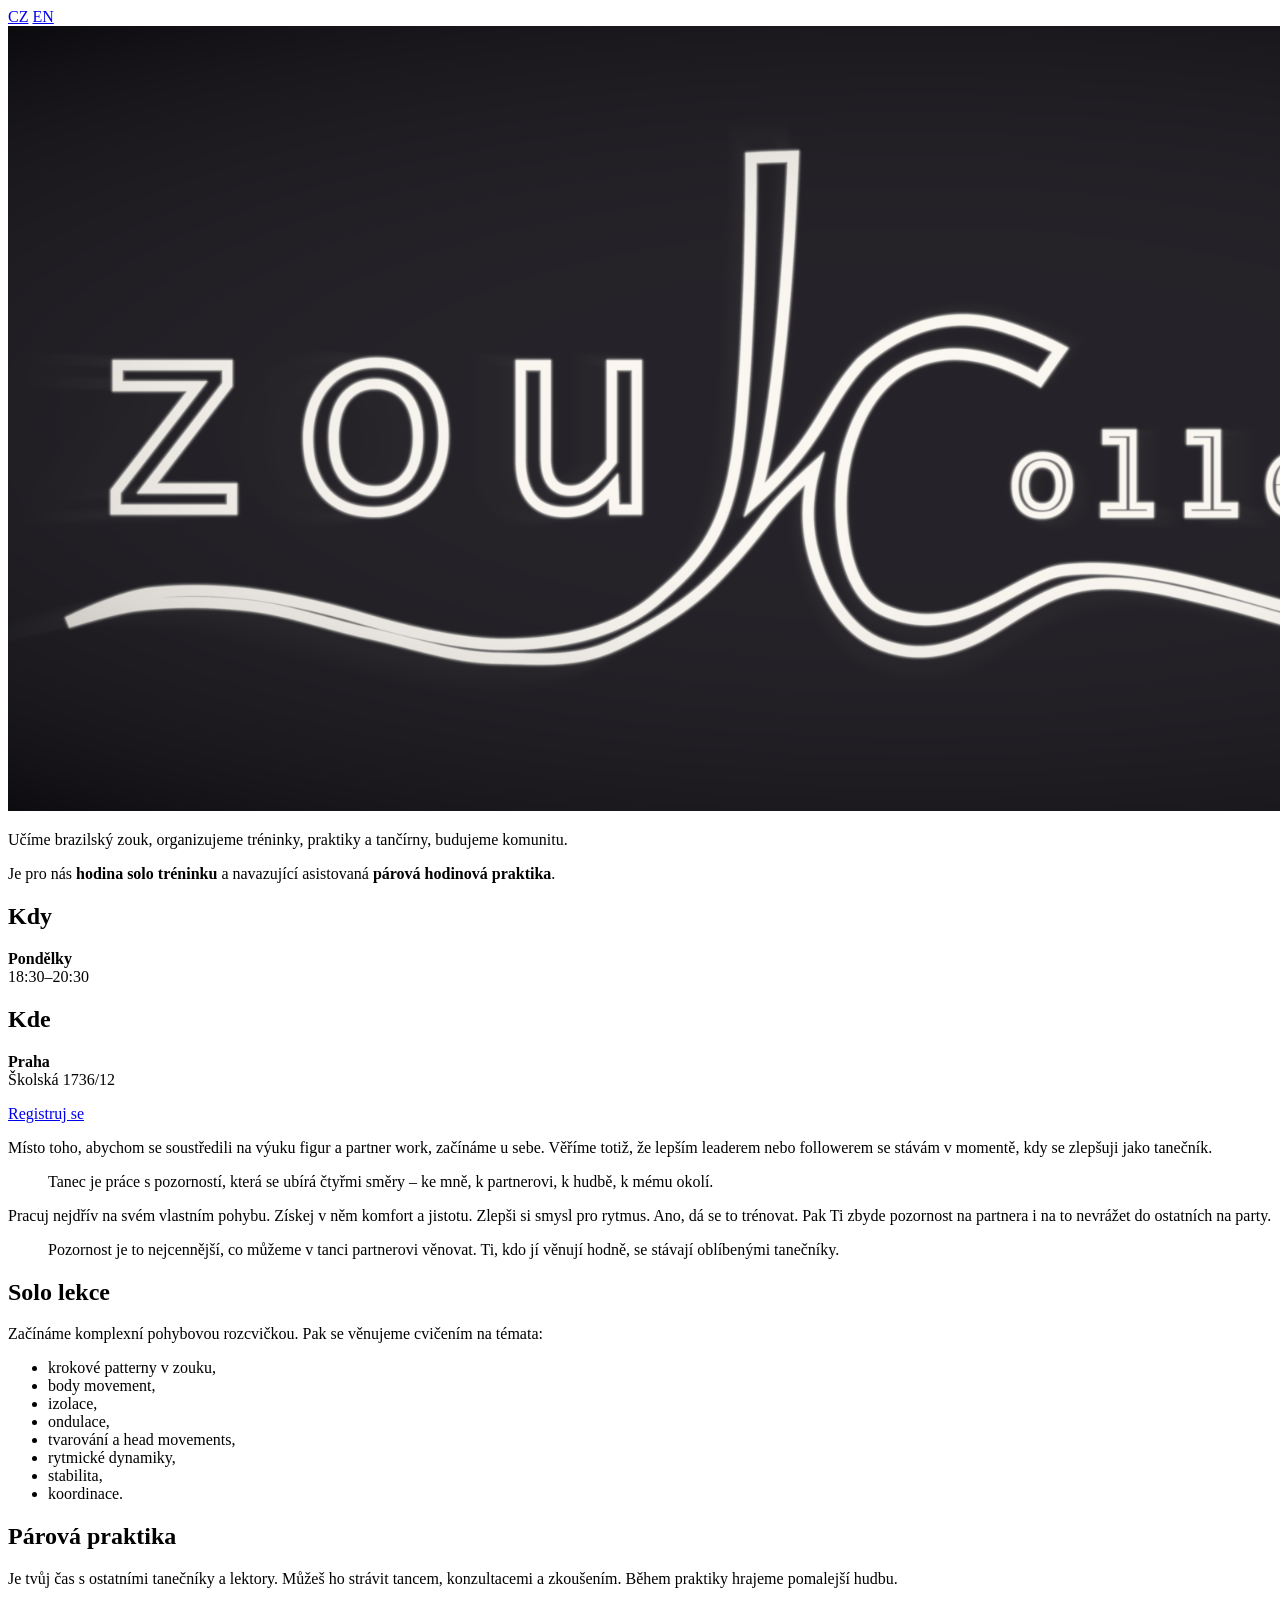
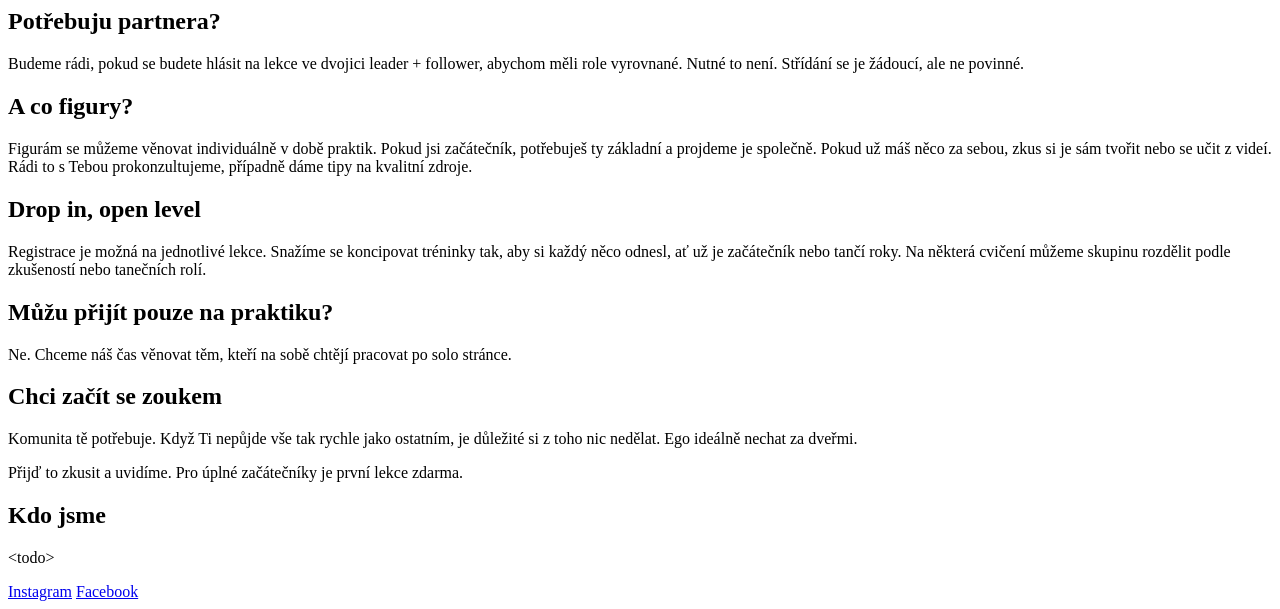
==== index.html @ 15c2008a "back to html2" ====
<!doctype html>
<html lang="cs">
<head>
	<meta charset="utf-8">
	<meta name="viewport" content="width=device-width, initial-scale=1">
	<meta name="description" content="Učíme brazilský zouk, organizujeme tréninky, praktiky a tančírny, budujeme komunitu.">

	<title>Zouk Session</title>

	<link rel="stylesheet" href="assets/css/styles.css">

	<link rel="alternate" hreflang="cs" href="/">
	<link rel="alternate" hreflang="en" href="/en/">
</head>

<body>
	<header class="topbar">
		<nav class="language-switch" aria-label="Přepnutí jazyka">
			<a href="./" class="active" aria-current="page">CZ</a>
			<a href="en/">EN</a>
		</nav>
	</header>

	<main class="page">
		<section class="hero">
			<img src="assets/images/image1.png" alt="Zouk Session">
		</section>

		<section class="lead">
			<p>
				Učíme brazilský zouk, organizujeme tréninky, praktiky a tančírny,
				budujeme komunitu.
			</p>
		</section>

		<section class="highlight-card">
			<p class="session-description">
				Je pro nás <strong>hodina solo tréninku</strong> a navazující asistovaná
				<strong>párová hodinová praktika</strong>.
			</p>

			<div class="schedule-grid">
				<div>
					<h2>Kdy</h2>
					<p><strong>Pondělky</strong><br>18:30–20:30</p>
				</div>

				<div>
					<h2>Kde</h2>
					<p><strong>Praha</strong><br>Školská 1736/12</p>
				</div>
			</div>

			<a class="button" href="REPLACE_WITH_REGISTRATION_URL">
				Registruj se
			</a>
		</section>

		<section class="content">
			<p>
				Místo toho, abychom se soustředili na výuku figur a partner work,
				začínáme u sebe. Věříme totiž, že lepším leaderem nebo followerem
				se stávám v momentě, kdy se zlepšuji jako tanečník.
			</p>

			<blockquote>
				Tanec je práce s pozorností, která se ubírá čtyřmi směry –
				ke mně, k partnerovi, k hudbě, k mému okolí.
			</blockquote>

			<p>
				Pracuj nejdřív na svém vlastním pohybu. Získej v něm komfort a jistotu.
				Zlepši si smysl pro rytmus. Ano, dá se to trénovat.
				Pak Ti zbyde pozornost na partnera i na to nevrážet do ostatních na party.
			</p>

			<blockquote>
				Pozornost je to nejcennější, co můžeme v tanci partnerovi věnovat.
				Ti, kdo jí věnují hodně, se stávají oblíbenými tanečníky.
			</blockquote>

			<h2>Solo lekce</h2>
			<p>
				Začínáme komplexní pohybovou rozcvičkou. Pak se věnujeme cvičením
				na témata:
			</p>
			<ul>
				<li>krokové patterny v zouku,</li>
				<li>body movement,</li>
				<li>izolace,</li>
				<li>ondulace,</li>
				<li>tvarování a head movements,</li>
				<li>rytmické dynamiky,</li>
				<li>stabilita,</li>
				<li>koordinace.</li>
			</ul>

			<h2>Párová praktika</h2>
			<p>
				Je tvůj čas s ostatními tanečníky a lektory. Můžeš ho strávit tancem,
				konzultacemi a zkoušením. Během praktiky hrajeme pomalejší hudbu.
			</p>

			<h2>Potřebuju partnera?</h2>
			<p>
				Budeme rádi, pokud se budete hlásit na lekce ve dvojici leader + follower,
				abychom měli role vyrovnané. Nutné to není. Střídání se je žádoucí,
				ale ne povinné.
			</p>

			<h2>A co figury?</h2>
			<p>
				Figurám se můžeme věnovat individuálně v době praktik. Pokud jsi začátečník,
				potřebuješ ty základní a projdeme je společně. Pokud už máš něco za sebou,
				zkus si je sám tvořit nebo se učit z videí. Rádi to s Tebou prokonzultujeme,
				případně dáme tipy na kvalitní zdroje.
			</p>

			<h2>Drop in, open level</h2>
			<p>
				Registrace je možná na jednotlivé lekce. Snažíme se koncipovat tréninky tak,
				aby si každý něco odnesl, ať už je začátečník nebo tančí roky.
				Na některá cvičení můžeme skupinu rozdělit podle zkušeností
				nebo tanečních rolí.
			</p>

			<h2>Můžu přijít pouze na praktiku?</h2>
			<p>
				Ne. Chceme náš čas věnovat těm, kteří na sobě chtějí pracovat
				po solo stránce.
			</p>

			<h2>Chci začít se zoukem</h2>
			<p>
				Komunita tě potřebuje. Když Ti nepůjde vše tak rychle jako ostatním,
				je důležité si z toho nic nedělat. Ego ideálně nechat za dveřmi.
			</p>
			<p>
				Přijď to zkusit a uvidíme. Pro úplné začátečníky je první lekce zdarma.
			</p>

			<h2>Kdo jsme</h2>
			<p>&lt;todo&gt;</p>
		</section>
	</main>

	<footer class="footer">
		<a href="REPLACE_WITH_INSTAGRAM_URL" target="_blank" rel="noopener noreferrer">Instagram</a>
		<a href="REPLACE_WITH_FACEBOOK_URL" target="_blank" rel="noopener noreferrer">Facebook</a>
	</footer>
</body>
</html>
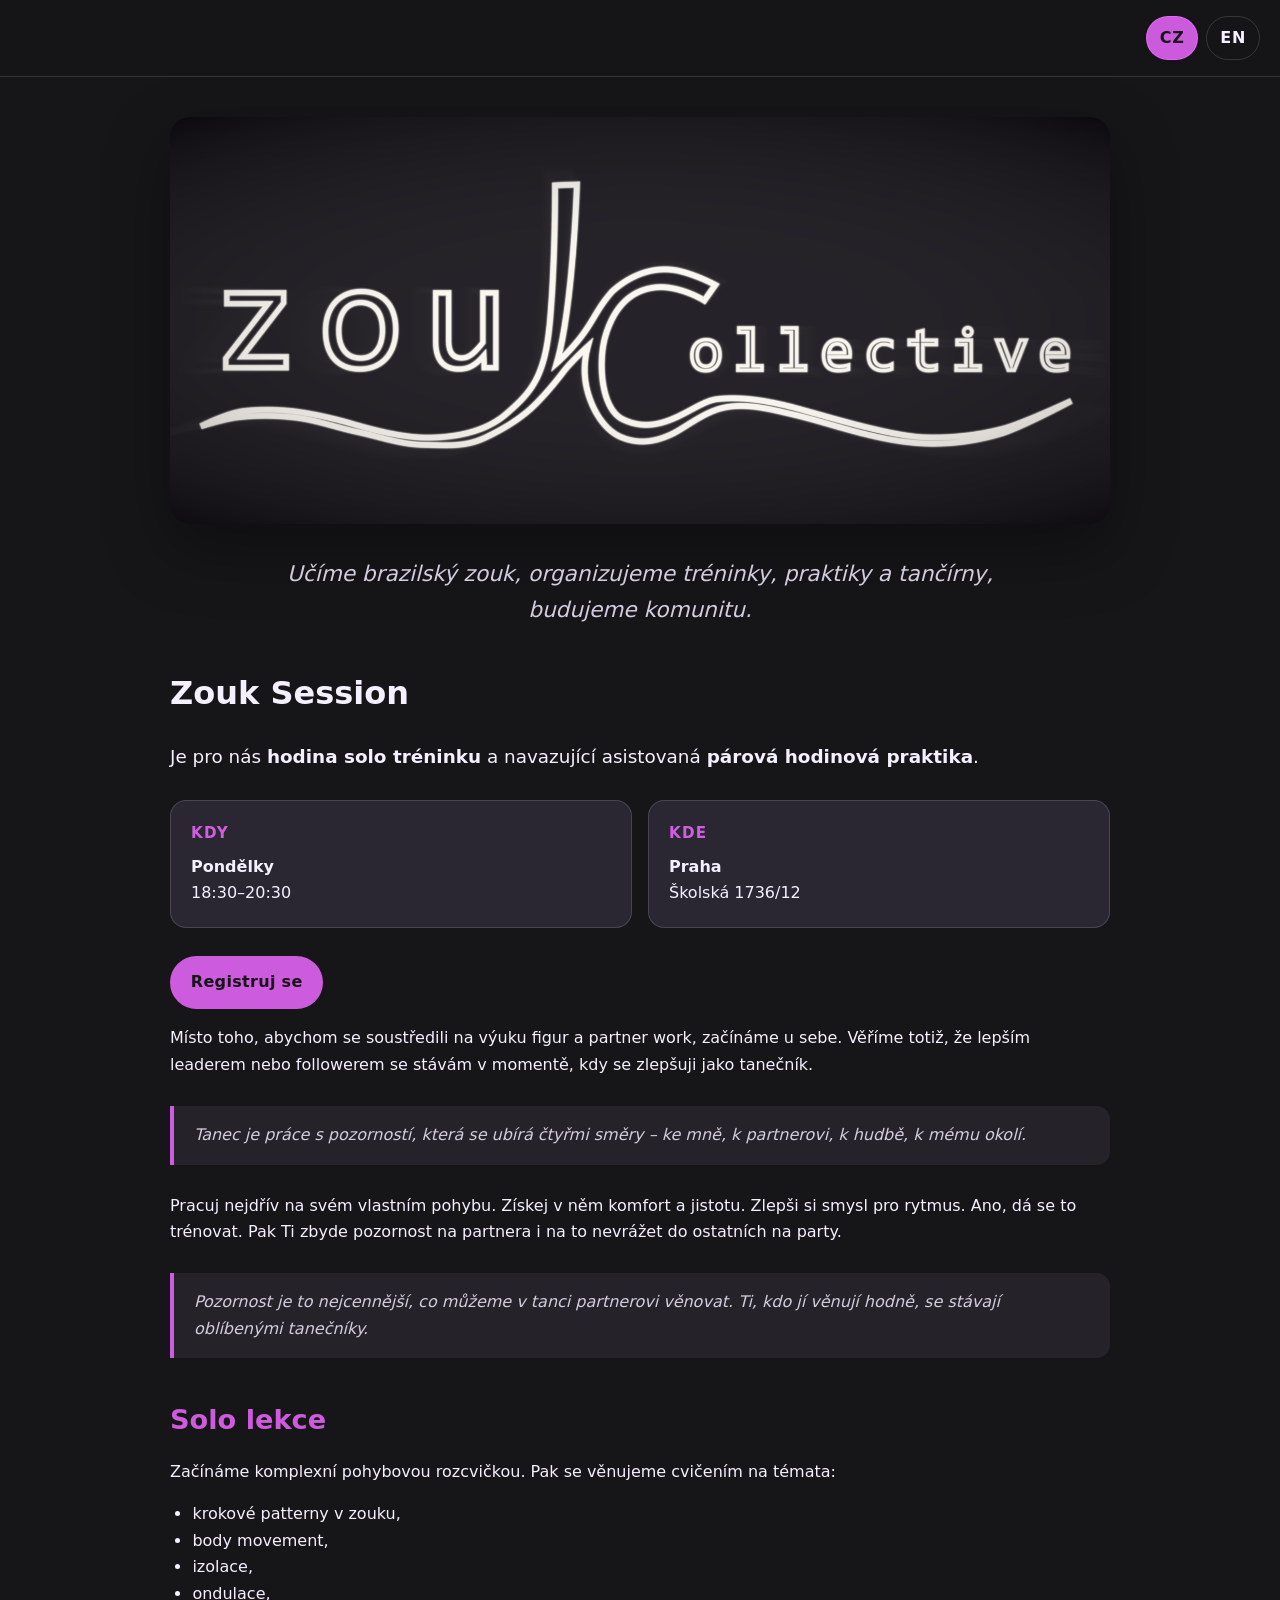
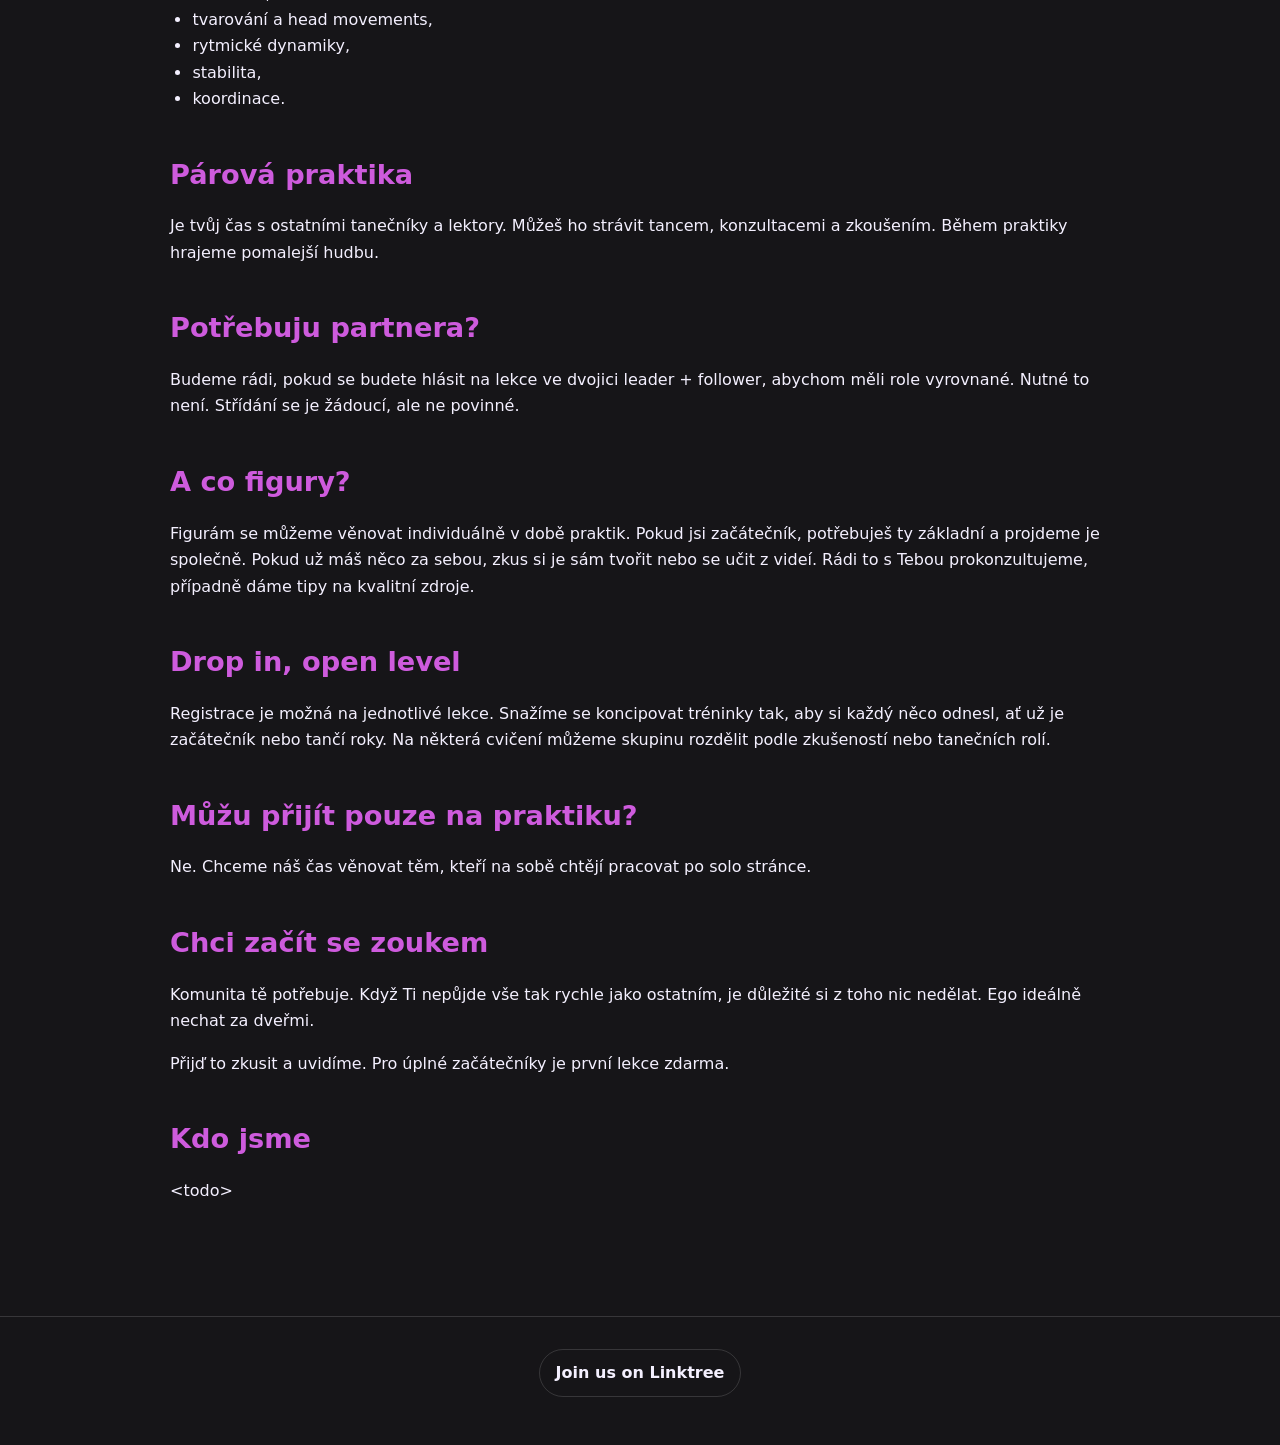
==== commit ff4a1d6d: "links fixed" ====
--- a/index.html
+++ b/index.html
@@ -33,28 +33,30 @@
 			</p>
 		</section>
 
-		<section class="highlight-card">
-			<p class="session-description">
-				Je pro nás <strong>hodina solo tréninku</strong> a navazující asistovaná
-				<strong>párová hodinová praktika</strong>.
-			</p>
+        <h1>Zouk Session</h1>
 
-			<div class="schedule-grid">
-				<div>
-					<h2>Kdy</h2>
-					<p><strong>Pondělky</strong><br>18:30–20:30</p>
-				</div>
+	
+        <p class="session-description">
+            Je pro nás <strong>hodina solo tréninku</strong> a navazující asistovaná
+            <strong>párová hodinová praktika</strong>.
+        </p>
 
-				<div>
-					<h2>Kde</h2>
-					<p><strong>Praha</strong><br>Školská 1736/12</p>
-				</div>
-			</div>
+        <div class="schedule-grid">
+            <div>
+                <h2>Kdy</h2>
+                <p><strong>Pondělky</strong><br>18:30–20:30</p>
+            </div>
 
-			<a class="button" href="REPLACE_WITH_REGISTRATION_URL">
-				Registruj se
-			</a>
-		</section>
+            <div>
+                <h2>Kde</h2>
+                <p><strong>Praha</strong><br>Školská 1736/12</p>
+            </div>
+        </div>
+
+        <a class="button" href="https://docs.google.com/forms/d/e/1FAIpQLSdn4TnxQ9Af7Y2xySt3haJ9IAK4u1mdFsF4vnL-SK8KLzkcBw/viewform">
+            Registruj se
+        </a>
+
 
 		<section class="content">
 			<p>
@@ -145,8 +147,7 @@
 	</main>
 
 	<footer class="footer">
-		<a href="REPLACE_WITH_INSTAGRAM_URL" target="_blank" rel="noopener noreferrer">Instagram</a>
-		<a href="REPLACE_WITH_FACEBOOK_URL" target="_blank" rel="noopener noreferrer">Facebook</a>
+		<a href="https://linktr.ee/zoukollective" target="_blank" rel="noopener noreferrer">Join us on Linktree</a>
 	</footer>
 </body>
 </html>
--- a/assets/css/styles.css
+++ b/assets/css/styles.css
@@ -0,0 +1,235 @@
+:root {
+	--bg: #161518;
+	--surface: #211f27;
+	--surface-2: #2a2732;
+	--text: #f4f0ff;
+	--muted: #d3ccdf;
+	--accent: #ed67ffda;
+	--accent-strong: #b89cff;
+	--border: rgba(255, 255, 255, 0.14);
+	--max-width: 980px;
+}
+
+* {
+	box-sizing: border-box;
+}
+
+html {
+	scroll-behavior: smooth;
+}
+
+body {
+	margin: 0;
+	background: var(--bg);
+	color: var(--text);
+	font-family: system-ui, -apple-system, BlinkMacSystemFont, "Segoe UI", sans-serif;
+	line-height: 1.65;
+}
+
+a {
+	color: inherit;
+}
+
+.topbar {
+	position: sticky;
+	top: 0;
+	z-index: 20;
+	display: flex;
+	justify-content: flex-end;
+	align-items: center;
+	padding: 1rem 1.25rem;
+	background: rgba(22, 21, 24, 0.92);
+	backdrop-filter: blur(10px);
+	border-bottom: 1px solid var(--border);
+}
+
+.language-switch {
+	display: flex;
+	gap: 0.5rem;
+}
+
+.language-switch a {
+	display: inline-flex;
+	align-items: center;
+	justify-content: center;
+	min-width: 3rem;
+	padding: 0.5rem 0.8rem;
+	border: 1px solid var(--border);
+	border-radius: 999px;
+	text-decoration: none;
+	font-weight: 700;
+	letter-spacing: 0.05em;
+	transition: transform 0.15s ease, border-color 0.15s ease, background 0.15s ease;
+}
+
+.language-switch a:hover,
+.language-switch a:focus-visible {
+	transform: translateY(-1px);
+	border-color: var(--accent);
+	background: rgba(209, 194, 255, 0.08);
+}
+
+.language-switch a.active {
+	background: var(--accent);
+	color: #161518;
+	border-color: var(--accent);
+}
+
+.page {
+	width: min(100%, var(--max-width));
+	margin: 0 auto;
+	padding: 1.5rem 1.25rem 4rem;
+}
+
+.hero {
+	margin-top: 1rem;
+}
+
+.hero img {
+	display: block;
+	width: 100%;
+	height: auto;
+	border-radius: 1.25rem;
+	box-shadow: 0 1.5rem 4rem rgba(0, 0, 0, 0.35);
+}
+
+.lead {
+	max-width: 820px;
+	margin: 2rem auto 2.5rem;
+	text-align: center;
+}
+
+.lead p {
+	margin: 0;
+	color: var(--muted);
+	font-size: clamp(1.1rem, 2vw, 1.35rem);
+	font-style: italic;
+}
+
+.highlight-card {
+	padding: clamp(1.25rem, 3vw, 2rem);
+	margin-bottom: 3rem;
+	background: var(--surface);
+	border: 1px solid var(--border);
+	border-radius: 1.25rem;
+}
+
+.session-description {
+	margin-top: 0;
+	margin-bottom: 1.75rem;
+	font-size: 1.15rem;
+}
+
+.schedule-grid {
+	display: grid;
+	grid-template-columns: repeat(2, minmax(0, 1fr));
+	gap: 1rem;
+	margin-bottom: 1.75rem;
+}
+
+.schedule-grid > div {
+	padding: 1.25rem;
+	background: var(--surface-2);
+	border: 1px solid var(--border);
+	border-radius: 1rem;
+}
+
+.schedule-grid h2 {
+	margin: 0 0 0.5rem;
+	font-size: 0.95rem;
+	text-transform: uppercase;
+	letter-spacing: 0.08em;
+	color: var(--accent);
+}
+
+.schedule-grid p {
+	margin: 0;
+}
+
+.button {
+	display: inline-block;
+	padding: 0.85rem 1.3rem;
+	background: var(--accent);
+	color: #161518;
+	border-radius: 999px;
+	text-decoration: none;
+	font-weight: 800;
+	letter-spacing: 0.02em;
+	transition: transform 0.15s ease, background 0.15s ease;
+}
+
+.button:hover,
+.button:focus-visible {
+	background: var(--accent-strong);
+	transform: translateY(-1px);
+}
+
+.content {
+	padding-bottom: 2rem;
+}
+
+.content h2 {
+	margin-top: 2.5rem;
+	margin-bottom: 0.75rem;
+	font-size: clamp(1.35rem, 2.5vw, 1.7rem);
+	color: var(--accent);
+}
+
+.content p,
+.content li {
+	color: var(--text);
+}
+
+.content ul {
+	padding-left: 1.4rem;
+}
+
+blockquote {
+	margin: 1.75rem 0;
+	padding: 1rem 1.25rem;
+	border-left: 4px solid var(--accent);
+	background: rgba(209, 194, 255, 0.08);
+	border-radius: 0 0.85rem 0.85rem 0;
+	color: var(--muted);
+	font-style: italic;
+}
+
+.footer {
+	display: flex;
+	justify-content: center;
+	gap: 1rem;
+	padding: 2rem 1.25rem 3rem;
+	border-top: 1px solid var(--border);
+}
+
+.footer a {
+	text-decoration: none;
+	padding: 0.6rem 1rem;
+	border: 1px solid var(--border);
+	border-radius: 999px;
+	font-weight: 700;
+}
+
+.footer a:hover,
+.footer a:focus-visible {
+	border-color: var(--accent);
+	background: rgba(209, 194, 255, 0.08);
+}
+
+@media (max-width: 700px) {
+	.topbar {
+		padding: 0.85rem 1rem;
+	}
+
+	.page {
+		padding: 1rem 1rem 3rem;
+	}
+
+	.schedule-grid {
+		grid-template-columns: 1fr;
+	}
+
+	.hero img {
+		border-radius: 0.9rem;
+	}
+}
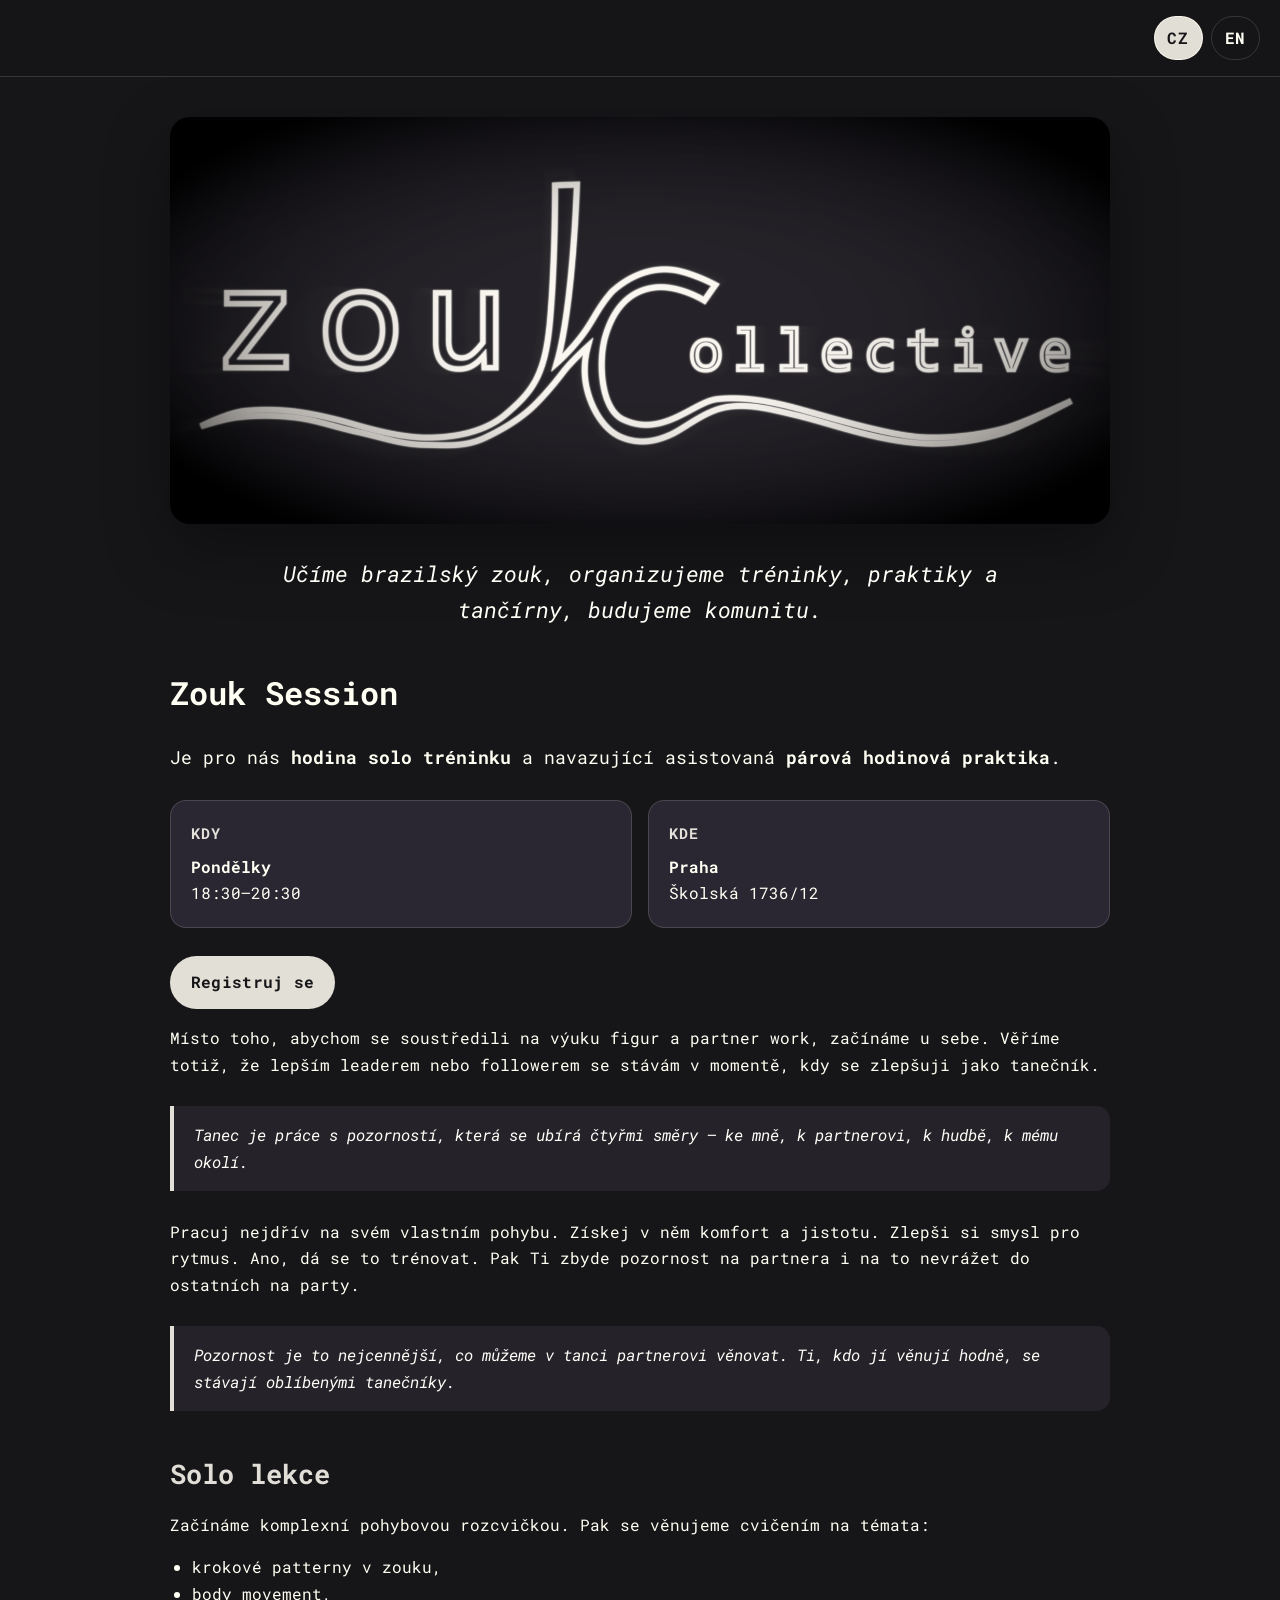
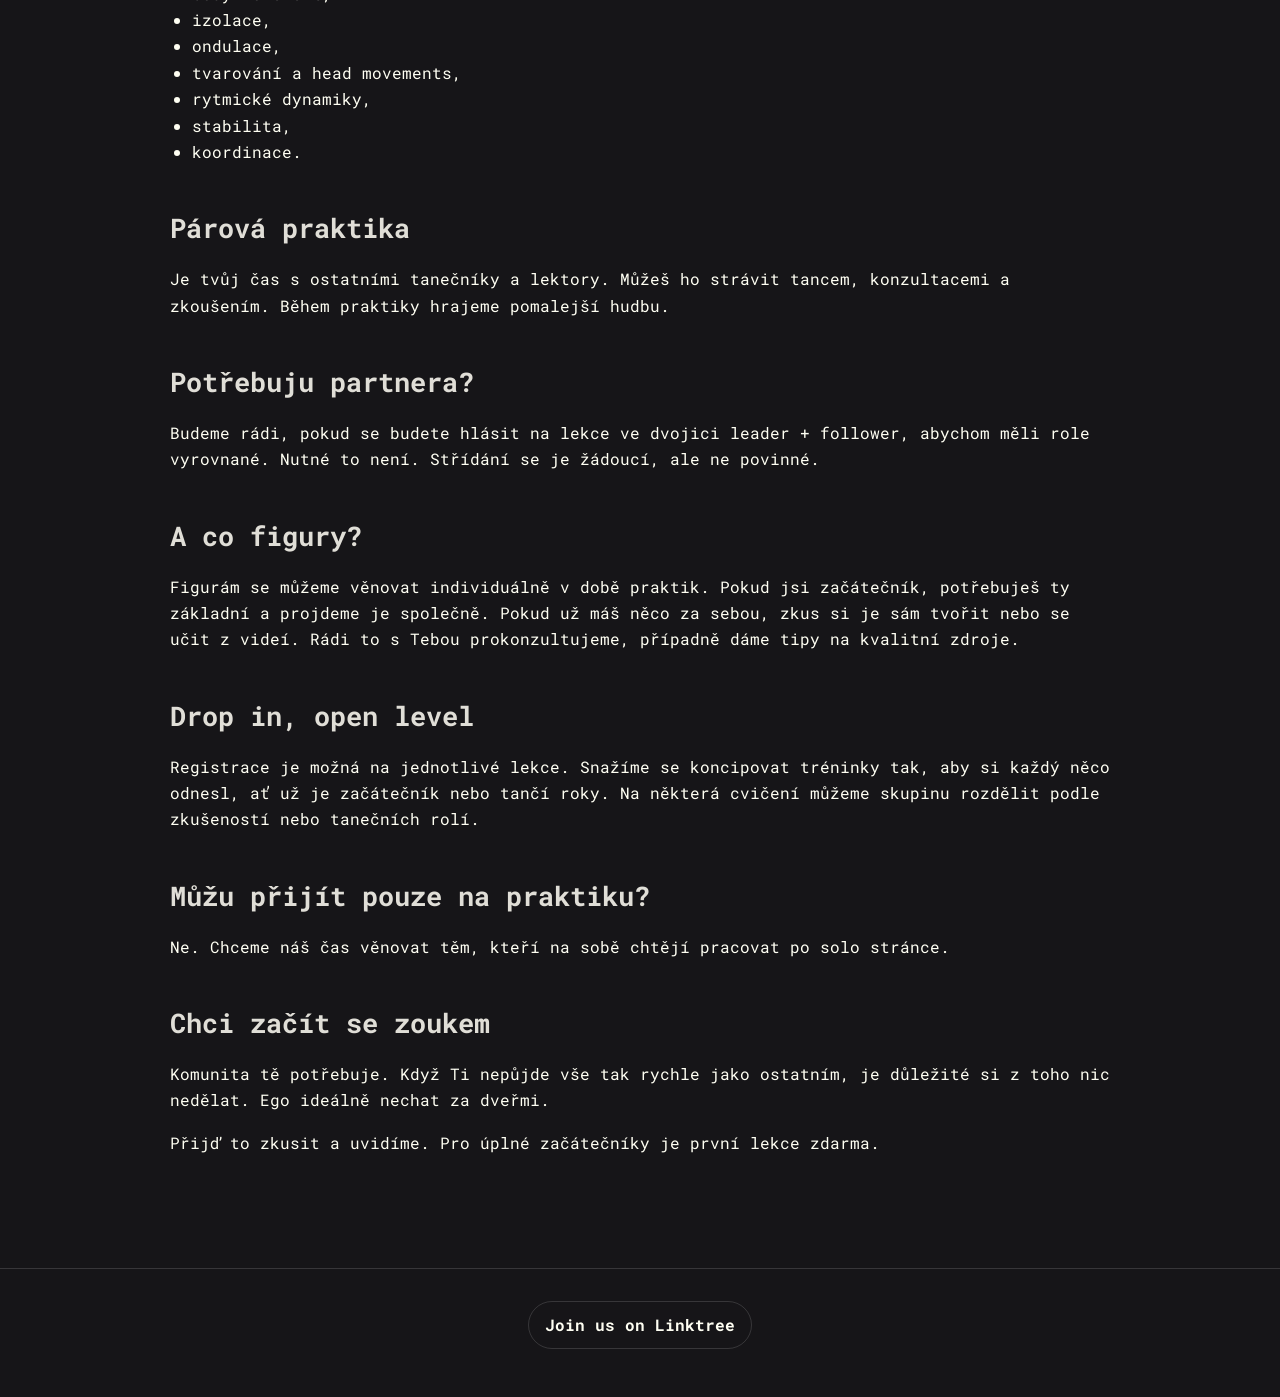
==== commit 48117954: "colors etc" ====
--- a/index.html
+++ b/index.html
@@ -5,7 +5,11 @@
 	<meta name="viewport" content="width=device-width, initial-scale=1">
 	<meta name="description" content="Učíme brazilský zouk, organizujeme tréninky, praktiky a tančírny, budujeme komunitu.">
 
-	<title>Zouk Session</title>
+	<title>Zouk Collective</title>
+    <link rel="preconnect" href="https://fonts.googleapis.com">
+    <link rel="preconnect" href="https://fonts.gstatic.com" crossorigin>
+    <link href="https://fonts.googleapis.com/css2?family=Roboto+Mono:wght@400;500;700;800&display=swap" rel="stylesheet">
+    <link rel="stylesheet" href="assets/css/styles.css">
 
 	<link rel="stylesheet" href="assets/css/styles.css">
 
@@ -141,8 +145,7 @@
 				Přijď to zkusit a uvidíme. Pro úplné začátečníky je první lekce zdarma.
 			</p>
 
-			<h2>Kdo jsme</h2>
-			<p>&lt;todo&gt;</p>
+
 		</section>
 	</main>
 
--- a/assets/css/styles.css
+++ b/assets/css/styles.css
@@ -2,10 +2,10 @@
 	--bg: #161518;
 	--surface: #211f27;
 	--surface-2: #2a2732;
-	--text: #f4f0ff;
-	--muted: #d3ccdf;
-	--accent: #ed67ffda;
-	--accent-strong: #b89cff;
+	--text: #fffff3;
+	--muted: #fffff8;
+	--accent: lab(98.94% -0.71 5.12 / 0.875);
+	--accent-strong: #fffad8;
 	--border: rgba(255, 255, 255, 0.14);
 	--max-width: 980px;
 }
@@ -22,7 +22,7 @@
 	margin: 0;
 	background: var(--bg);
 	color: var(--text);
-	font-family: system-ui, -apple-system, BlinkMacSystemFont, "Segoe UI", sans-serif;
+	font-family: "Roboto Mono", monospace;
 	line-height: 1.65;
 }
 
--- a/assets/css/styles.css
+++ b/assets/css/styles.css
@@ -2,10 +2,10 @@
 	--bg: #161518;
 	--surface: #211f27;
 	--surface-2: #2a2732;
-	--text: #f4f0ff;
-	--muted: #d3ccdf;
-	--accent: #ed67ffda;
-	--accent-strong: #b89cff;
+	--text: #fffff3;
+	--muted: #fffff8;
+	--accent: lab(98.94% -0.71 5.12 / 0.875);
+	--accent-strong: #fffad8;
 	--border: rgba(255, 255, 255, 0.14);
 	--max-width: 980px;
 }
@@ -22,7 +22,7 @@
 	margin: 0;
 	background: var(--bg);
 	color: var(--text);
-	font-family: system-ui, -apple-system, BlinkMacSystemFont, "Segoe UI", sans-serif;
+	font-family: "Roboto Mono", monospace;
 	line-height: 1.65;
 }
 
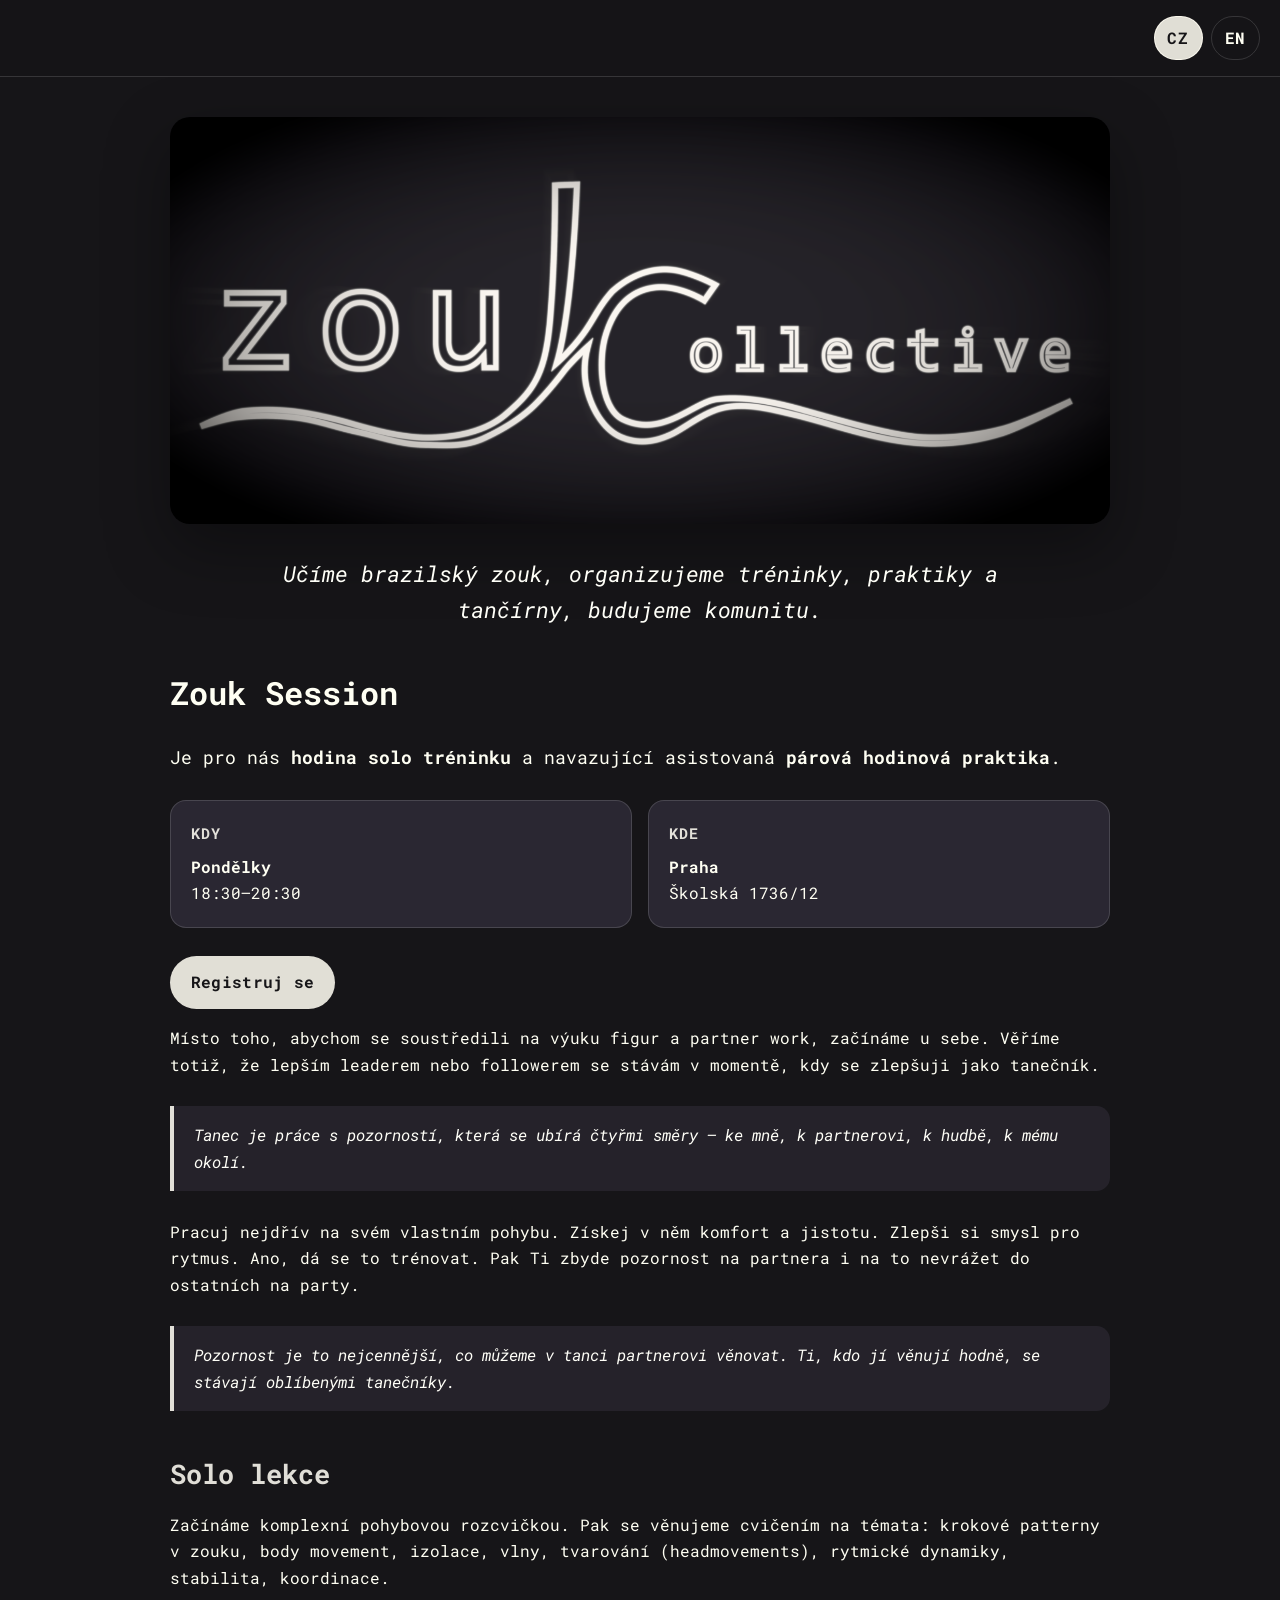
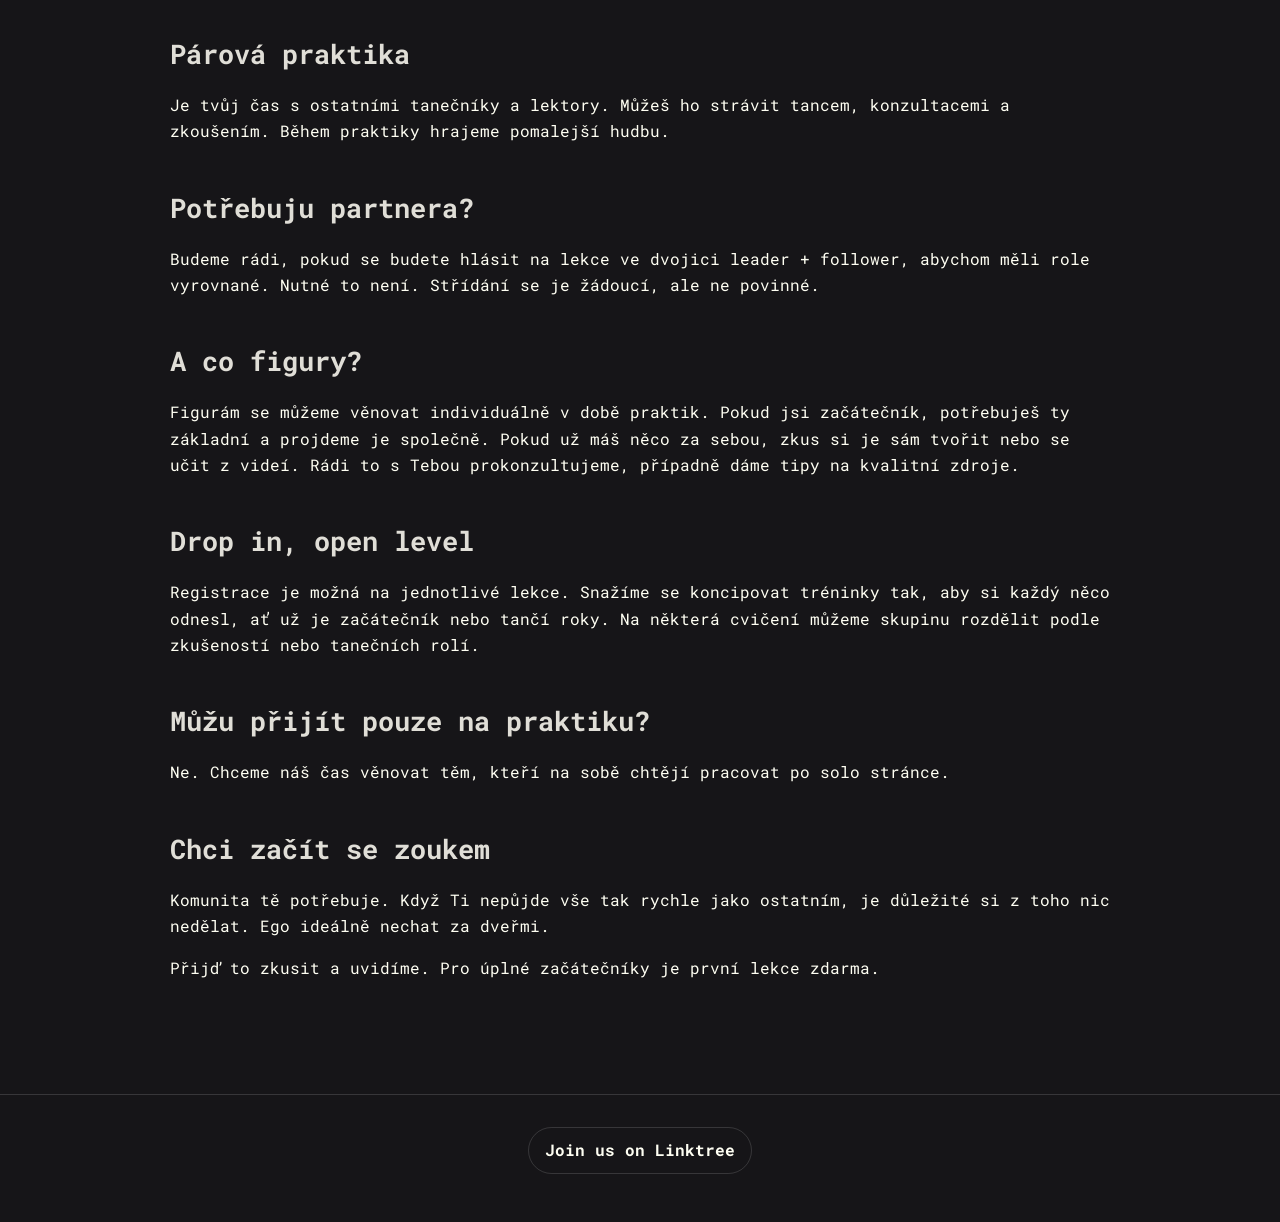
==== commit b118341e: "text" ====
--- a/index.html
+++ b/index.html
@@ -88,18 +88,10 @@
 			<h2>Solo lekce</h2>
 			<p>
 				Začínáme komplexní pohybovou rozcvičkou. Pak se věnujeme cvičením
-				na témata:
+				na témata: krokové patterny v zouku, body movement, izolace, vlny, tvarování (headmovements),
+                rytmické dynamiky, stabilita, koordinace.
 			</p>
-			<ul>
-				<li>krokové patterny v zouku,</li>
-				<li>body movement,</li>
-				<li>izolace,</li>
-				<li>ondulace,</li>
-				<li>tvarování a head movements,</li>
-				<li>rytmické dynamiky,</li>
-				<li>stabilita,</li>
-				<li>koordinace.</li>
-			</ul>
+
 
 			<h2>Párová praktika</h2>
 			<p>
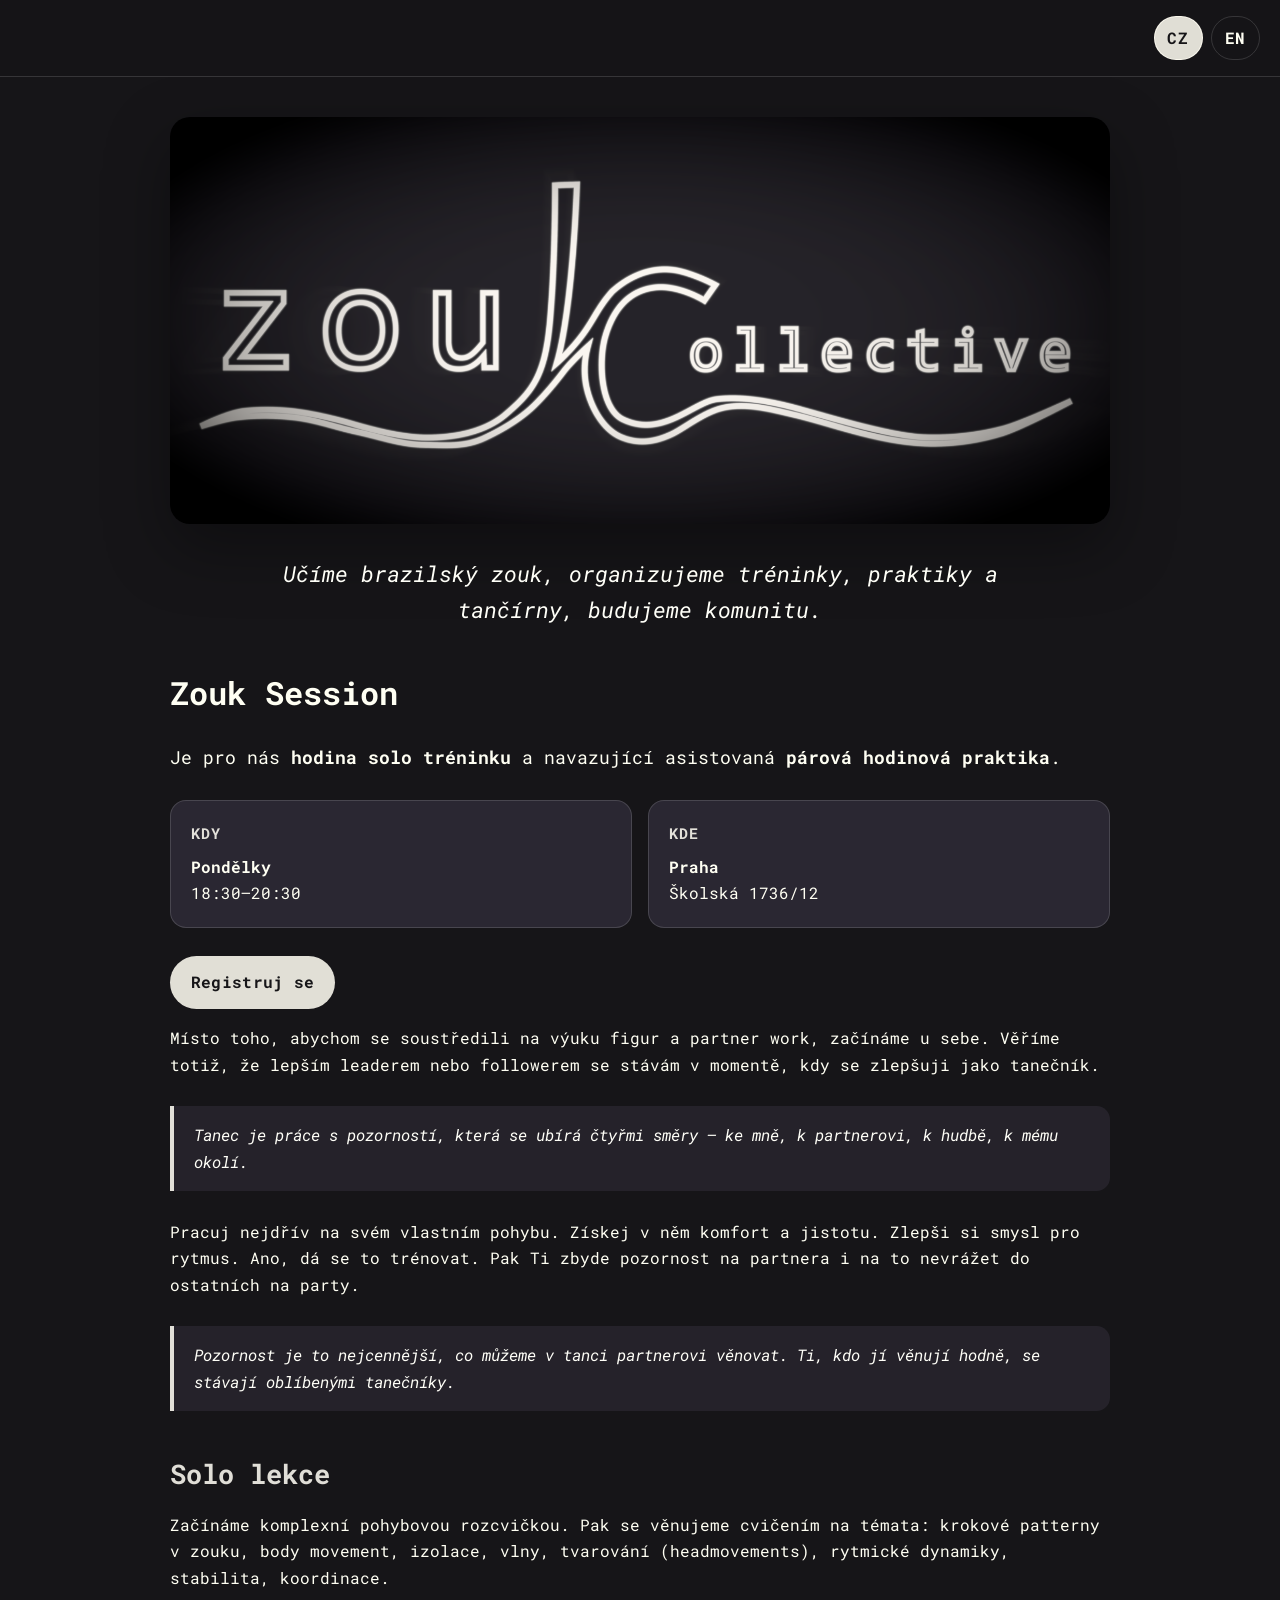
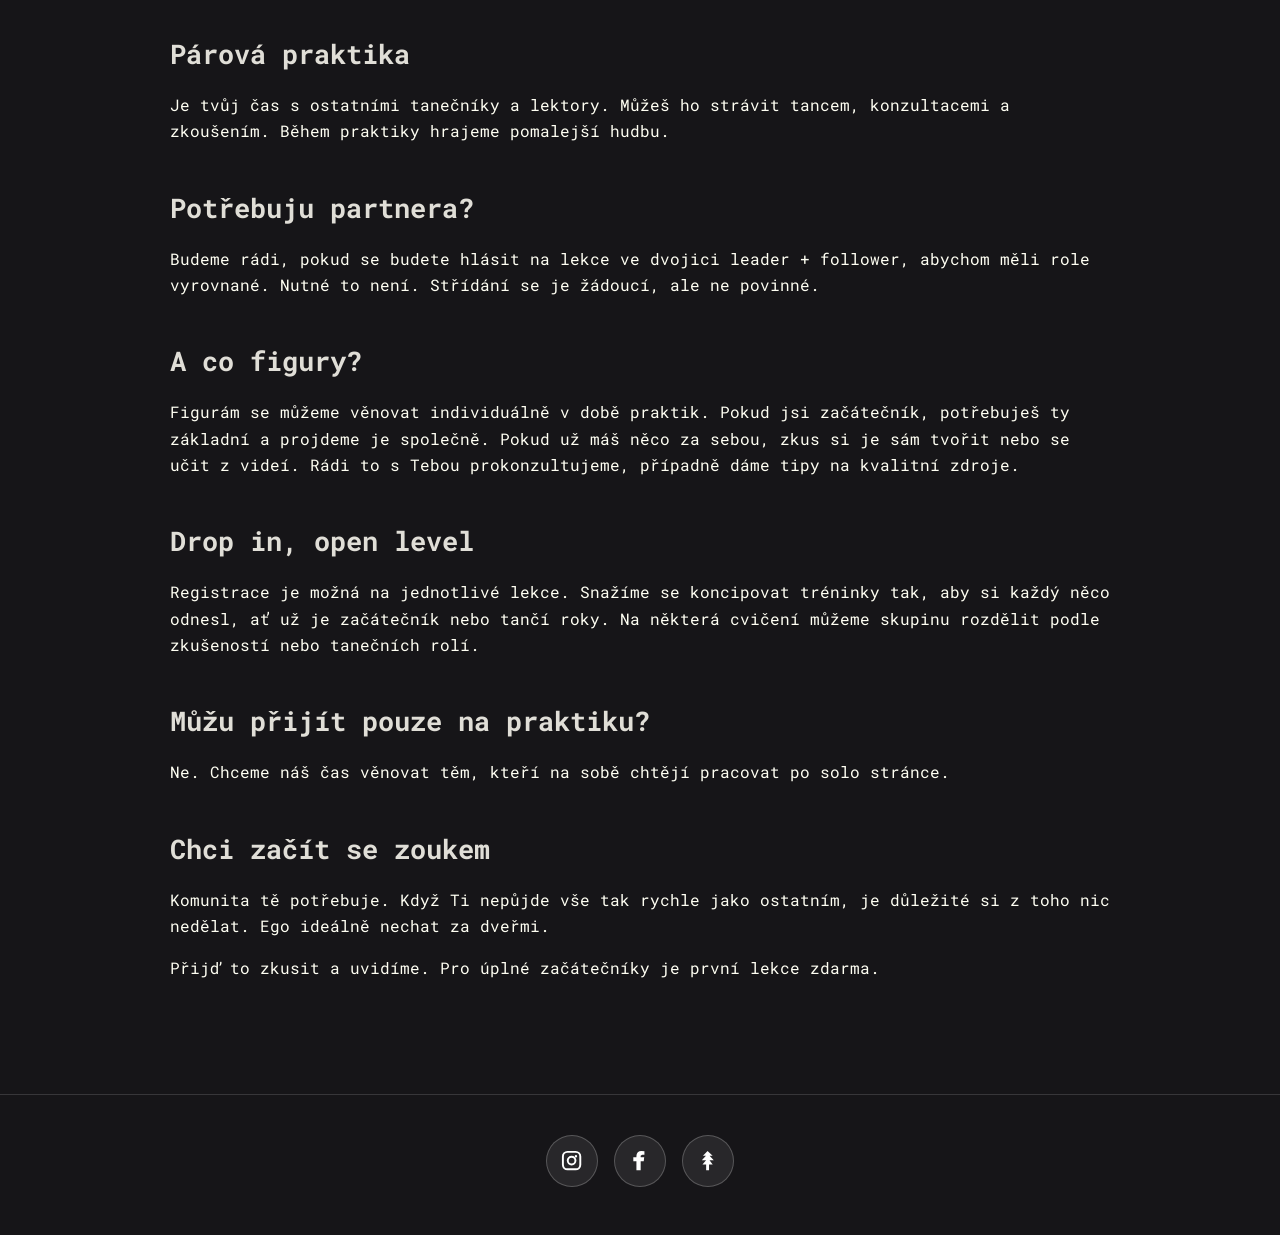
==== commit 85daa2c3: "links" ====
--- a/index.html
+++ b/index.html
@@ -141,8 +141,27 @@
 		</section>
 	</main>
 
-	<footer class="footer">
-		<a href="https://linktr.ee/zoukollective" target="_blank" rel="noopener noreferrer">Join us on Linktree</a>
-	</footer>
+<footer class="footer">
+	<a href="https://www.instagram.com/zoukollective_prague" target="_blank" rel="noopener noreferrer" aria-label="Instagram">
+		<svg viewBox="0 0 24 24" aria-hidden="true">
+			<path d="M7.75 2h8.5A5.76 5.76 0 0 1 22 7.75v8.5A5.76 5.76 0 0 1 16.25 22h-8.5A5.76 5.76 0 0 1 2 16.25v-8.5A5.76 5.76 0 0 1 7.75 2Zm0 2A3.75 3.75 0 0 0 4 7.75v8.5A3.75 3.75 0 0 0 7.75 20h8.5A3.75 3.75 0 0 0 20 16.25v-8.5A3.75 3.75 0 0 0 16.25 4h-8.5Zm8.75 2.25a1.25 1.25 0 1 1 0 2.5 1.25 1.25 0 0 1 0-2.5ZM12 7a5 5 0 1 1 0 10 5 5 0 0 1 0-10Zm0 2a3 3 0 1 0 0 6 3 3 0 0 0 0-6Z"/>
+		</svg>
+		<span>Instagram</span>
+	</a>
+
+	<a href="https://www.facebook.com/people/ZOUKollective/61590407280325/" target="_blank" rel="noopener noreferrer" aria-label="Facebook">
+		<svg viewBox="0 0 24 24" aria-hidden="true">
+			<path d="M14 8.5V6.75c0-.5.38-.75.86-.75H17V2.2A26.18 26.18 0 0 0 13.9 2C10.82 2 8.72 3.88 8.72 7.32V8.5H5.5v4.25h3.22V22h4.38v-9.25h3.18l.5-4.25H13.1V7.75c0-.75.2-1.25.9-1.25Z"/>
+		</svg>
+		<span>Facebook</span>
+	</a>
+
+	<a href="https://linktr.ee/zoukollective" target="_blank" rel="noopener noreferrer" aria-label="Linktree">
+		<svg viewBox="0 0 24 24" aria-hidden="true">
+			<path d="M12 2 7.2 7.1h3.15L6 11.7h4.4L6.7 16h3.8v6h3v-6h3.8L14 11.7h4.4l-4.35-4.6h3.15L12 2Z"/>
+		</svg>
+		<span>Linktree</span>
+	</a>
+</footer>
 </body>
 </html>
--- a/assets/css/styles.css
+++ b/assets/css/styles.css
@@ -197,23 +197,59 @@
 .footer {
 	display: flex;
 	justify-content: center;
+	align-items: center;
 	gap: 1rem;
-	padding: 2rem 1.25rem 3rem;
+	padding: 2.5rem 1.25rem 3rem;
 	border-top: 1px solid var(--border);
+	flex-wrap: wrap;
 }
 
 .footer a {
+	width: 3.25rem;
+	height: 3.25rem;
+	display: inline-flex;
+	align-items: center;
+	justify-content: center;
+
+	color: #ffffff;
+	background: rgba(255, 255, 255, 0.08);
+	border: 1px solid rgba(255, 255, 255, 0.22);
+	border-radius: 50%;
+
 	text-decoration: none;
-	padding: 0.6rem 1rem;
-	border: 1px solid var(--border);
-	border-radius: 999px;
-	font-weight: 700;
+	transition:
+		transform 0.15s ease,
+		background 0.15s ease,
+		border-color 0.15s ease,
+		color 0.15s ease;
 }
 
 .footer a:hover,
 .footer a:focus-visible {
+	color: #161518;
+	background: var(--accent);
 	border-color: var(--accent);
-	background: rgba(209, 194, 255, 0.08);
+	transform: translateY(-2px);
+}
+
+.footer svg {
+	width: 1.45rem;
+	height: 1.45rem;
+	fill: currentColor;
+	display: block;
+}
+
+/* Hide visible text but keep it for screen readers */
+.footer span {
+	position: absolute;
+	width: 1px;
+	height: 1px;
+	padding: 0;
+	margin: -1px;
+	overflow: hidden;
+	clip: rect(0, 0, 0, 0);
+	white-space: nowrap;
+	border: 0;
 }
 
 @media (max-width: 700px) {
--- a/assets/css/styles.css
+++ b/assets/css/styles.css
@@ -197,23 +197,59 @@
 .footer {
 	display: flex;
 	justify-content: center;
+	align-items: center;
 	gap: 1rem;
-	padding: 2rem 1.25rem 3rem;
+	padding: 2.5rem 1.25rem 3rem;
 	border-top: 1px solid var(--border);
+	flex-wrap: wrap;
 }
 
 .footer a {
+	width: 3.25rem;
+	height: 3.25rem;
+	display: inline-flex;
+	align-items: center;
+	justify-content: center;
+
+	color: #ffffff;
+	background: rgba(255, 255, 255, 0.08);
+	border: 1px solid rgba(255, 255, 255, 0.22);
+	border-radius: 50%;
+
 	text-decoration: none;
-	padding: 0.6rem 1rem;
-	border: 1px solid var(--border);
-	border-radius: 999px;
-	font-weight: 700;
+	transition:
+		transform 0.15s ease,
+		background 0.15s ease,
+		border-color 0.15s ease,
+		color 0.15s ease;
 }
 
 .footer a:hover,
 .footer a:focus-visible {
+	color: #161518;
+	background: var(--accent);
 	border-color: var(--accent);
-	background: rgba(209, 194, 255, 0.08);
+	transform: translateY(-2px);
+}
+
+.footer svg {
+	width: 1.45rem;
+	height: 1.45rem;
+	fill: currentColor;
+	display: block;
+}
+
+/* Hide visible text but keep it for screen readers */
+.footer span {
+	position: absolute;
+	width: 1px;
+	height: 1px;
+	padding: 0;
+	margin: -1px;
+	overflow: hidden;
+	clip: rect(0, 0, 0, 0);
+	white-space: nowrap;
+	border: 0;
 }
 
 @media (max-width: 700px) {
